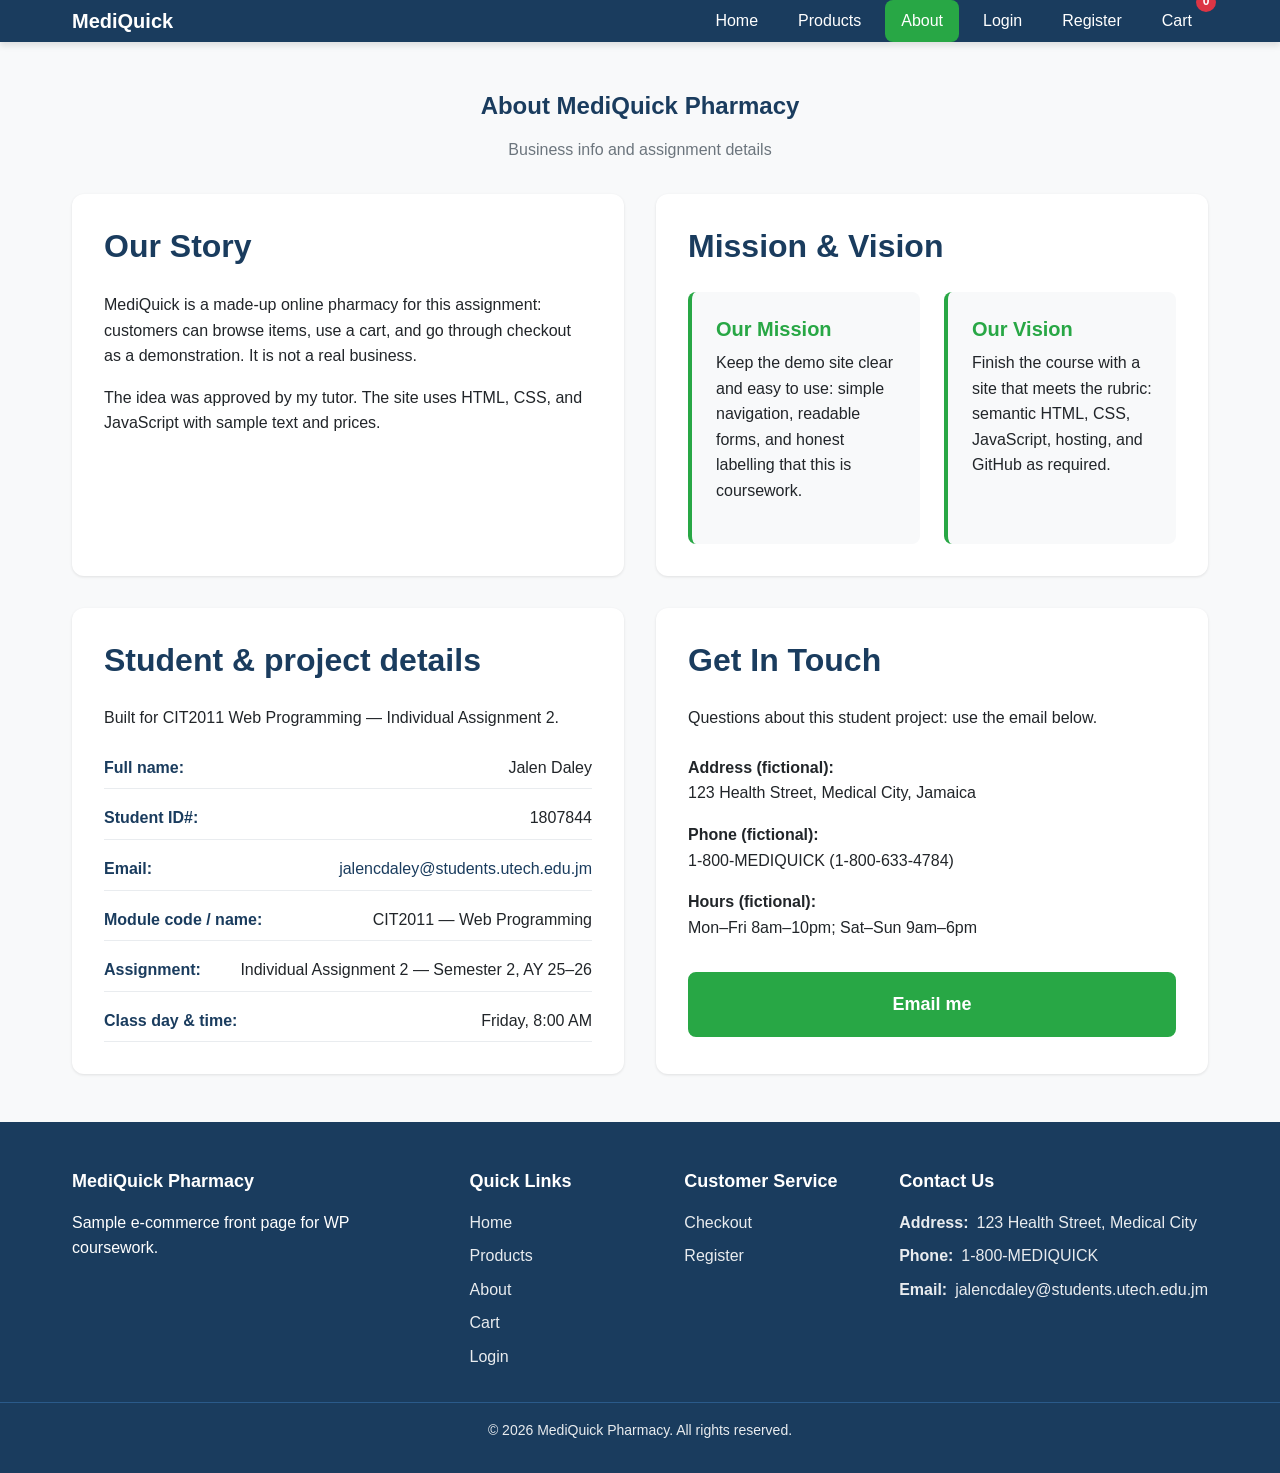
==== Codes/about.html @ d8a94339 "Intial Commit" ====
<!DOCTYPE html>
<html lang="en">
<head>
  <meta charset="UTF-8">
  <meta name="viewport" content="width=device-width, initial-scale=1.0">
  <meta name="description" content="About MediQuick — student project (UTech Web Programming).">
  <meta name="theme-color" content="#1a3c5e">
  <title>About Us - MediQuick Pharmacy</title>
  <link rel="stylesheet" href="../style.css">
  <script src="../js/main.js" defer></script>
</head>
<body>
  <header class="header">
    <div class="container header__container">
      <a href="index.html" class="header__logo" aria-label="MediQuick Pharmacy Home">
        <span>MediQuick</span>
      </a>
      
      <nav class="nav" aria-label="Main navigation">
        <a href="index.html" class="nav__link">Home</a>
        <a href="products.html" class="nav__link">Products</a>
        <a href="about.html" class="nav__link nav__link--active">About</a>
        <a href="login.html" class="nav__link">Login</a>
        <a href="register.html" class="nav__link">Register</a>
        <a href="cart.html" class="nav__link nav__cart" aria-label="Shopping cart">
          Cart
          <span class="nav__cart-badge" id="cart-count">0</span>
        </a>
      </nav>
    </div>
  </header>

  <main>
    <section class="about-section">
      <div class="container">
        <header class="section__header">
          <h1 class="section__title">About MediQuick Pharmacy</h1>
          <p class="section__subtitle">Business info and assignment details</p>
        </header>
        
        <div class="about-grid">
          
          <article class="about-card">
            <h2 class="about-card__title">
              Our Story
            </h2>
            <p>
              MediQuick is a made-up online pharmacy for this assignment: customers can browse items, 
              use a cart, and go through checkout as a demonstration. It is not a real business.
            </p>
            <p>
              The idea was approved by my tutor. The site uses HTML, CSS, and JavaScript with sample text and prices.
            </p>
          </article>
          
          <article class="about-card">
            <h2 class="about-card__title">
              Mission & Vision
            </h2>
            
            <div class="mission-vision">
              <div class="mission-vision__item">
                <h4>Our Mission</h4>
                <p>
                  Keep the demo site clear and easy to use: simple navigation, readable forms, and 
                  honest labelling that this is coursework.
                </p>
              </div>
              
              <div class="mission-vision__item">
                <h4>Our Vision</h4>
                <p>
                  Finish the course with a site that meets the rubric: semantic HTML, CSS, JavaScript,
                  hosting, and GitHub as required.
                </p>
              </div>
            </div>
          </article>
          
          <article class="about-card">
            <h2 class="about-card__title">
              Student &amp; project details
            </h2>
            
            <p>Built for CIT2011 Web Programming — Individual Assignment 2.</p>
            
            <div class="student-details">
              <div class="student-details__row">
                <span class="student-details__label">Full name:</span>
                <span>Jalen Daley</span>
              </div>
              
              <div class="student-details__row">
                <span class="student-details__label">Student ID#:</span>
                <span>1807844</span>
              </div>
              
              <div class="student-details__row">
                <span class="student-details__label">Email:</span>
                <span>
                  <a href="mailto:jalencdaley@students.utech.edu.jm">jalencdaley@students.utech.edu.jm</a>
                </span>
              </div>
              
              <div class="student-details__row">
                <span class="student-details__label">Module code / name:</span>
                <span>CIT2011 — Web Programming</span>
              </div>
              
              <div class="student-details__row">
                <span class="student-details__label">Assignment:</span>
                <span>Individual Assignment 2 — Semester 2, AY 25–26</span>
              </div>
              
              <div class="student-details__row">
                <span class="student-details__label">Class day &amp; time:</span>
                <span>Friday, 8:00 AM</span>
              </div>
            </div>
          </article>
          
          <article class="about-card">
            <h2 class="about-card__title">
              Get In Touch
            </h2>
            
            <p>Questions about this student project: use the email below.</p>
            
            <div class="about-card__contact-block">
              <p><strong>Address (fictional):</strong><br>123 Health Street, Medical City, Jamaica</p>
              <p><strong>Phone (fictional):</strong><br>1-800-MEDIQUICK (1-800-633-4784)</p>
              <p><strong>Hours (fictional):</strong><br>Mon–Fri 8am–10pm; Sat–Sun 9am–6pm</p>
            </div>
            
            <div class="about-card__cta">
              <a href="mailto:jalencdaley@students.utech.edu.jm" class="btn btn--primary btn--lg btn--block">
                Email me
              </a>
            </div>
          </article>
        </div>
      </div>
    </section>
  </main>

  <footer class="footer">
    <div class="container footer__container">
      <div class="footer__section">
        <h4>MediQuick Pharmacy</h4>
        <p>Sample e-commerce front page for WP coursework.</p>
      </div>
      
      <div class="footer__section">
        <h4>Quick Links</h4>
        <nav class="footer__links" aria-label="Footer navigation">
          <a href="index.html" class="footer__link">Home</a>
          <a href="products.html" class="footer__link">Products</a>
          <a href="about.html" class="footer__link">About</a>
          <a href="cart.html" class="footer__link">Cart</a>
          <a href="login.html" class="footer__link">Login</a>
        </nav>
      </div>
      
      <div class="footer__section">
        <h4>Customer Service</h4>
        <nav class="footer__links">
          <a href="checkout.html" class="footer__link">Checkout</a>
          <a href="register.html" class="footer__link">Register</a>
        </nav>
      </div>
      
      <div class="footer__section footer__contact">
        <h4>Contact Us</h4>
        <p><strong>Address:</strong> 123 Health Street, Medical City</p>
        <p><strong>Phone:</strong> 1-800-MEDIQUICK</p>
        <p><strong>Email:</strong> <a href="mailto:jalencdaley@students.utech.edu.jm" class="footer__link">jalencdaley@students.utech.edu.jm</a>
        </p>
      </div>
    </div>
    
    <div class="footer__bottom">
      <div class="container">
        <p>&copy; 2026 MediQuick Pharmacy. All rights reserved.</p>
      </div>
    </div>
  </footer>
</body>
</html>
---- style.css ----
/*
  CIT2011 Web Programming — Individual Assignment #2 (Sem 2 AY 25-26)
  External stylesheet (Basic Guidelines §1 — CSS Knowledge & Application)
  Selectors, layout (flex/grid), variables, theme, responsiveness, comments per rubric.
*/
:root {
  
  --color-primary: #1a3c5e;        
  --color-primary-dark: #142d47;   
  --color-primary-light: #2a5a8a; 
  
  
  --color-success: #28a745;        
  --color-success-dark: #1e7e34;   
  --color-success-light: #48c764; 
  
  
  --color-white: #ffffff;
  --color-off-white: #f8f9fa;
  --color-light-gray: #e9ecef;
  --color-medium-gray: #6c757d;
  --color-dark-gray: #343a40;
  --color-black: #212529;
  
  
  --color-error: #dc3545;
  --color-warning: #ffc107;
  --color-info: #17a2b8;
  
  
  --font-primary: 'Segoe UI', Tahoma, Geneva, Verdana, sans-serif;
  --font-heading: 'Segoe UI', Tahoma, Geneva, Verdana, sans-serif;
  
  
  --text-xs: 0.75rem;
  --text-sm: 0.875rem;
  --text-base: 1rem;
  --text-lg: 1.125rem;
  --text-xl: 1.25rem;
  --text-2xl: 1.5rem;
  --text-3xl: 2rem;
  --text-4xl: 2.5rem;
  
  
  --space-xs: 0.25rem;
  --space-sm: 0.5rem;
  --space-md: 1rem;
  --space-lg: 1.5rem;
  --space-xl: 2rem;
  --space-2xl: 3rem;
  --space-3xl: 4rem;
  
  
  --radius-sm: 4px;
  --radius-md: 8px;
  --radius-lg: 12px;
  --radius-full: 50%;
  
  
  --shadow-sm: 0 1px 3px rgba(0, 0, 0, 0.1);
  --shadow-md: 0 4px 6px rgba(0, 0, 0, 0.1);
  --shadow-lg: 0 10px 25px rgba(0, 0, 0, 0.15);
  --shadow-xl: 0 20px 40px rgba(0, 0, 0, 0.2);
  
  
  --transition-fast: 150ms ease;
  --transition-base: 250ms ease;
  --transition-slow: 350ms ease;
  
  
  --z-dropdown: 100;
  --z-sticky: 200;
  --z-modal: 300;
}

*,
*::before,
*::after {
  box-sizing: border-box;
  margin: 0;
  padding: 0;
}

html {
  font-size: 16px;
  scroll-behavior: smooth;
}

body {
  font-family: var(--font-primary);
  font-size: var(--text-base);
  line-height: 1.6;
  color: var(--color-black);
  background-color: var(--color-off-white);
  min-height: 100vh;
  display: flex;
  flex-direction: column;
}

main {
  flex: 1;
}

img {
  max-width: 100%;
  height: auto;
  display: block;
}

a {
  color: var(--color-primary);
  text-decoration: none;
  transition: color var(--transition-fast);
}

a:hover,
a:focus {
  color: var(--color-primary-light);
  text-decoration: underline;
}

ul,
ol {
  list-style: none;
}

h1, h2, h3, h4, h5, h6 {
  font-family: var(--font-heading);
  font-weight: 600;
  line-height: 1.3;
  color: var(--color-primary);
  margin-bottom: var(--space-md);
}

h1 { font-size: var(--text-4xl); }
h2 { font-size: var(--text-3xl); }
h3 { font-size: var(--text-2xl); }
h4 { font-size: var(--text-xl); }
h5 { font-size: var(--text-lg); }
h6 { font-size: var(--text-base); }

p {
  margin-bottom: var(--space-md);
}

.text-center { text-align: center; }
.text-muted { color: var(--color-medium-gray); }

.container {
  width: 100%;
  max-width: 1200px;
  margin: 0 auto;
  padding: 0 var(--space-md);
}

.section {
  padding: var(--space-2xl) 0;
}

.section--alt {
  background-color: var(--color-white);
}

.header {
  background-color: var(--color-primary);
  position: sticky;
  top: 0;
  z-index: var(--z-sticky);
  box-shadow: var(--shadow-md);
}

.header__container {
  display: flex;
  align-items: center;
  justify-content: space-between;
  padding: var(--space-md);
  flex-wrap: wrap;
  gap: var(--space-md);
}

.header__logo {
  display: flex;
  align-items: center;
  gap: var(--space-sm);
  color: var(--color-white);
  font-size: var(--text-xl);
  font-weight: 700;
  text-decoration: none;
  transition: opacity var(--transition-fast);
}

.header__logo:hover {
  opacity: 0.9;
  color: var(--color-white);
  text-decoration: none;
}

.header__logo-icon {
  font-size: var(--text-2xl);
}

.nav {
  display: flex;
  align-items: center;
  gap: var(--space-xs);
  flex-wrap: wrap;
}

.nav__link {
  color: var(--color-white);
  padding: var(--space-sm) var(--space-md);
  border-radius: var(--radius-md);
  font-weight: 500;
  transition: background-color var(--transition-fast);
  text-decoration: none;
}

.nav__link:hover,
.nav__link:focus {
  background-color: var(--color-primary-light);
  color: var(--color-white);
  text-decoration: none;
}

.nav__link--active {
  background-color: var(--color-success);
  color: var(--color-white);
}

.nav__link--active:hover {
  background-color: var(--color-success-dark);
}

.nav__cart {
  position: relative;
  display: flex;
  align-items: center;
  gap: var(--space-xs);
}

.nav__cart-badge {
  position: absolute;
  top: -8px;
  right: -8px;
  background-color: var(--color-error);
  color: var(--color-white);
  font-size: var(--text-xs);
  font-weight: 700;
  min-width: 20px;
  height: 20px;
  border-radius: var(--radius-full);
  display: flex;
  align-items: center;
  justify-content: center;
  padding: 0 var(--space-xs);
}

.footer {
  background-color: var(--color-primary);
  color: var(--color-white);
  padding: var(--space-2xl) 0 var(--space-md);
  margin-top: auto;
}

.footer__container {
  display: grid;
  grid-template-columns: 1fr;
  gap: var(--space-xl);
}

.footer__section h4 {
  color: var(--color-white);
  margin-bottom: var(--space-md);
  font-size: var(--text-lg);
}

.footer__links {
  display: flex;
  flex-direction: column;
  gap: var(--space-sm);
}

.footer__link {
  color: var(--color-light-gray);
  transition: color var(--transition-fast);
}

.footer__link:hover {
  color: var(--color-success-light);
}

.footer__contact p {
  display: flex;
  align-items: center;
  gap: var(--space-sm);
  margin-bottom: var(--space-sm);
  color: var(--color-light-gray);
}

.footer__bottom {
  border-top: 1px solid var(--color-primary-light);
  margin-top: var(--space-xl);
  padding-top: var(--space-md);
  text-align: center;
  color: var(--color-light-gray);
  font-size: var(--text-sm);
}

.btn {
  display: inline-flex;
  align-items: center;
  justify-content: center;
  gap: var(--space-sm);
  padding: var(--space-sm) var(--space-lg);
  font-size: var(--text-base);
  font-weight: 600;
  border: 2px solid transparent;
  border-radius: var(--radius-md);
  cursor: pointer;
  transition: all var(--transition-base);
  text-decoration: none;
  text-align: center;
}

.btn:hover {
  box-shadow: var(--shadow-md);
  text-decoration: none;
}

.btn:active {
  opacity: 0.95;
}

.btn--primary {
  background-color: var(--color-success);
  color: var(--color-white);
  border-color: var(--color-success);
}

.btn--primary:hover {
  background-color: var(--color-success-dark);
  border-color: var(--color-success-dark);
  color: var(--color-white);
}

.btn--secondary {
  background-color: var(--color-primary);
  color: var(--color-white);
  border-color: var(--color-primary);
}

.btn--secondary:hover {
  background-color: var(--color-primary-dark);
  border-color: var(--color-primary-dark);
  color: var(--color-white);
}

.btn--outline {
  background-color: transparent;
  color: var(--color-primary);
  border-color: var(--color-primary);
}

.btn--outline:hover {
  background-color: var(--color-primary);
  color: var(--color-white);
}

.btn--danger {
  background-color: var(--color-error);
  color: var(--color-white);
  border-color: var(--color-error);
}

.btn--danger:hover {
  background-color: #c82333;
  border-color: #c82333;
  color: var(--color-white);
}

.btn--lg {
  padding: var(--space-md) var(--space-xl);
  font-size: var(--text-lg);
}

.btn--sm {
  padding: var(--space-xs) var(--space-md);
  font-size: var(--text-sm);
}

.btn--block {
  width: 100%;
}

.form {
  background-color: var(--color-white);
  padding: var(--space-xl);
  border-radius: var(--radius-lg);
  box-shadow: var(--shadow-md);
}

.form__group {
  margin-bottom: var(--space-lg);
}

.form__label {
  display: block;
  margin-bottom: var(--space-sm);
  font-weight: 600;
  color: var(--color-dark-gray);
}

.form__label--required::after {
  content: " *";
  color: var(--color-error);
}

.form__input,
.form__select,
.form__textarea {
  width: 100%;
  padding: var(--space-sm) var(--space-md);
  font-size: var(--text-base);
  font-family: var(--font-primary);
  border: 2px solid var(--color-light-gray);
  border-radius: var(--radius-md);
  background-color: var(--color-white);
  transition: border-color var(--transition-fast), box-shadow var(--transition-fast);
}

.form__input:focus,
.form__select:focus,
.form__textarea:focus {
  outline: none;
  border-color: var(--color-primary);
  box-shadow: 0 0 0 3px rgba(26, 60, 94, 0.15);
}

.form__input::placeholder {
  color: var(--color-medium-gray);
}

.form__textarea {
  min-height: 120px;
  resize: vertical;
}

.form__checkbox-group,
.form__radio-group {
  display: flex;
  align-items: flex-start;
  gap: var(--space-sm);
  margin-bottom: var(--space-md);
}

.form__checkbox,
.form__radio {
  width: 18px;
  height: 18px;
  margin-top: 2px;
  accent-color: var(--color-primary);
}

.form__fieldset {
  border: 2px solid var(--color-light-gray);
  border-radius: var(--radius-md);
  padding: var(--space-lg);
  margin-bottom: var(--space-lg);
}

.form__legend {
  font-weight: 600;
  color: var(--color-primary);
  padding: 0 var(--space-sm);
  font-size: var(--text-lg);
}

.form__actions {
  display: flex;
  flex-wrap: wrap;
  gap: var(--space-md);
  margin-top: var(--space-lg);
}

.form__group--spaced {
  margin-top: var(--space-md);
}

.form__link {
  text-align: center;
  margin-top: var(--space-md);
}

.card {
  background-color: var(--color-white);
  border-radius: var(--radius-lg);
  box-shadow: var(--shadow-sm);
  overflow: hidden;
  transition: box-shadow var(--transition-base);
}

.card:hover {
  box-shadow: var(--shadow-lg);
}

.card__image {
  width: 100%;
  height: 200px;
  background-color: var(--color-light-gray);
  display: flex;
  align-items: center;
  justify-content: center;
  color: var(--color-medium-gray);
  font-size: var(--text-sm);
  overflow: hidden;
}

.card__image img {
  width: 100%;
  height: 100%;
  object-fit: cover;
  display: block;
}

.about-card__contact-block {
  margin-top: var(--space-lg);
}

.about-card__cta {
  margin-top: var(--space-xl);
}

.form-msg {
  color: var(--color-error);
  font-size: var(--text-sm);
  margin-bottom: var(--space-md);
}

.form-msg[hidden] {
  display: none;
}

.card__body {
  padding: var(--space-lg);
}

.card__title {
  font-size: var(--text-lg);
  margin-bottom: var(--space-sm);
  color: var(--color-primary);
}

.card__price {
  font-size: var(--text-xl);
  font-weight: 700;
  color: var(--color-success);
  margin-bottom: var(--space-md);
}

.card__description {
  color: var(--color-medium-gray);
  font-size: var(--text-sm);
  margin-bottom: var(--space-md);
}

.hero {
  background: linear-gradient(135deg, var(--color-primary) 0%, var(--color-primary-dark) 100%);
  color: var(--color-white);
  padding: var(--space-3xl) 0;
  text-align: center;
}

.hero__title {
  font-size: var(--text-3xl);
  color: var(--color-white);
  margin-bottom: var(--space-md);
}

.hero__subtitle {
  font-size: var(--text-lg);
  color: var(--color-light-gray);
  margin-bottom: var(--space-xl);
  max-width: 600px;
  margin-left: auto;
  margin-right: auto;
}

.features {
  display: grid;
  grid-template-columns: 1fr;
  gap: var(--space-lg);
  padding: var(--space-2xl) 0;
}

.feature {
  text-align: center;
  padding: var(--space-xl);
  background-color: var(--color-white);
  border-radius: var(--radius-lg);
  box-shadow: var(--shadow-sm);
  transition: box-shadow var(--transition-base);
}

.feature:hover {
  box-shadow: var(--shadow-md);
}

.feature__icon {
  font-size: var(--text-2xl);
  font-weight: 700;
  margin-bottom: var(--space-md);
  color: var(--color-primary);
}

.feature__title {
  font-size: var(--text-lg);
  margin-bottom: var(--space-sm);
}

.feature__text {
  color: var(--color-medium-gray);
  font-size: var(--text-sm);
  margin-bottom: 0;
}

.products-grid {
  display: grid;
  grid-template-columns: 1fr;
  gap: var(--space-lg);
}

.section__header {
  text-align: center;
  margin-bottom: var(--space-xl);
}

.section__title {
  font-size: var(--text-2xl);
}

.section__subtitle {
  color: var(--color-medium-gray);
  max-width: 600px;
  margin: 0 auto;
}

.auth-page {
  display: flex;
  align-items: center;
  justify-content: center;
  min-height: calc(100vh - 200px);
  padding: var(--space-xl);
}

.auth-card--wide {
  max-width: 550px;
}

.checkout-form--plain {
  box-shadow: none;
  padding: 0;
}

.cart-summary--minimal {
  margin-top: var(--space-lg);
  box-shadow: none;
  padding: var(--space-md) 0;
}

.auth-card {
  width: 100%;
  max-width: 450px;
}

.auth-card__header {
  text-align: center;
  margin-bottom: var(--space-xl);
}

.auth-card__title {
  margin-bottom: var(--space-sm);
}

.auth-card__subtitle {
  color: var(--color-medium-gray);
}

.cart-section {
  padding: var(--space-2xl) 0;
}

.cart-table {
  width: 100%;
  background-color: var(--color-white);
  border-radius: var(--radius-lg);
  box-shadow: var(--shadow-sm);
  overflow: hidden;
  margin-bottom: var(--space-xl);
}

.cart-table__wrapper {
  overflow-x: auto;
}

.cart-table table {
  width: 100%;
  border-collapse: collapse;
  min-width: 700px;
}

.cart-table th,
.cart-table td {
  padding: var(--space-md);
  text-align: left;
  border-bottom: 1px solid var(--color-light-gray);
}

.cart-table th {
  background-color: var(--color-primary);
  color: var(--color-white);
  font-weight: 600;
}

.cart-table tr:hover {
  background-color: var(--color-off-white);
}

.cart-table__qty-input {
  width: 70px;
  padding: var(--space-xs) var(--space-sm);
  border: 2px solid var(--color-light-gray);
  border-radius: var(--radius-sm);
  text-align: center;
}

.cart-summary {
  background-color: var(--color-white);
  padding: var(--space-xl);
  border-radius: var(--radius-lg);
  box-shadow: var(--shadow-sm);
}

.cart-summary__title {
  margin-bottom: var(--space-lg);
  padding-bottom: var(--space-md);
  border-bottom: 2px solid var(--color-light-gray);
}

.cart-summary__row {
  display: flex;
  justify-content: space-between;
  padding: var(--space-sm) 0;
}

.cart-summary__row--total {
  font-size: var(--text-xl);
  font-weight: 700;
  color: var(--color-primary);
  border-top: 2px solid var(--color-primary);
  padding-top: var(--space-md);
  margin-top: var(--space-md);
}

.cart-actions {
  display: flex;
  flex-wrap: wrap;
  gap: var(--space-md);
  margin-top: var(--space-xl);
}

.checkout-section {
  padding: var(--space-2xl) 0;
}

.checkout-grid {
  display: grid;
  grid-template-columns: 1fr;
  gap: var(--space-xl);
}

.checkout-panel {
  background-color: var(--color-white);
  padding: var(--space-xl);
  border-radius: var(--radius-lg);
  box-shadow: var(--shadow-sm);
}

.checkout-panel__title {
  margin-bottom: var(--space-lg);
  padding-bottom: var(--space-md);
  border-bottom: 2px solid var(--color-light-gray);
}

.order-item {
  display: flex;
  justify-content: space-between;
  padding: var(--space-sm) 0;
  border-bottom: 1px solid var(--color-light-gray);
}

.order-item:last-of-type {
  border-bottom: none;
}

.invoice-section {
  padding: var(--space-2xl) 0;
}

.invoice {
  background-color: var(--color-white);
  padding: var(--space-xl);
  border-radius: var(--radius-lg);
  box-shadow: var(--shadow-md);
  max-width: 800px;
  margin: 0 auto;
}

.invoice__header {
  display: flex;
  flex-direction: column;
  gap: var(--space-lg);
  padding-bottom: var(--space-lg);
  border-bottom: 2px solid var(--color-primary);
  margin-bottom: var(--space-lg);
}

.invoice__logo {
  font-size: var(--text-2xl);
  font-weight: 700;
  color: var(--color-primary);
}

.invoice__meta {
  color: var(--color-medium-gray);
}

.invoice__meta p {
  margin-bottom: var(--space-xs);
}

.invoice__customer {
  margin-bottom: var(--space-xl);
}

.invoice__table {
  width: 100%;
  border-collapse: collapse;
  margin-bottom: var(--space-xl);
}

.invoice__table th,
.invoice__table td {
  padding: var(--space-md);
  text-align: left;
  border-bottom: 1px solid var(--color-light-gray);
}

.invoice__table th {
  background-color: var(--color-off-white);
  font-weight: 600;
  color: var(--color-primary);
}

.invoice__totals {
  display: flex;
  flex-direction: column;
  align-items: flex-end;
  margin-bottom: var(--space-xl);
}

.invoice__totals-row {
  display: flex;
  justify-content: space-between;
  width: 100%;
  max-width: 300px;
  padding: var(--space-sm) 0;
}

.invoice__totals-row--grand {
  font-size: var(--text-xl);
  font-weight: 700;
  color: var(--color-primary);
  border-top: 2px solid var(--color-primary);
  padding-top: var(--space-md);
}

.invoice__footer {
  text-align: center;
  padding-top: var(--space-lg);
  border-top: 1px solid var(--color-light-gray);
  color: var(--color-medium-gray);
  font-size: var(--text-sm);
}

.invoice__actions {
  margin-top: var(--space-xl);
  text-align: center;
}

@media print {
  .header,
  .footer,
  .invoice__actions {
    display: none;
  }
  
  .invoice {
    box-shadow: none;
    padding: 0;
  }
  
  body {
    background-color: var(--color-white);
  }
}

.about-section {
  padding: var(--space-2xl) 0;
}

.about-grid {
  display: grid;
  grid-template-columns: 1fr;
  gap: var(--space-xl);
}

.about-card {
  background-color: var(--color-white);
  padding: var(--space-xl);
  border-radius: var(--radius-lg);
  box-shadow: var(--shadow-sm);
}

.about-card__title {
  display: flex;
  align-items: center;
  gap: var(--space-sm);
  margin-bottom: var(--space-lg);
}

.about-card__icon {
  font-size: var(--text-2xl);
}

.mission-vision {
  display: grid;
  grid-template-columns: 1fr;
  gap: var(--space-lg);
  margin-top: var(--space-lg);
}

.mission-vision__item {
  padding: var(--space-lg);
  background-color: var(--color-off-white);
  border-radius: var(--radius-md);
  border-left: 4px solid var(--color-success);
}

.mission-vision__item h4 {
  color: var(--color-success);
  margin-bottom: var(--space-sm);
}

.student-details {
  display: grid;
  grid-template-columns: 1fr;
  gap: var(--space-sm);
}

.student-details__row {
  display: flex;
  flex-direction: column;
  padding: var(--space-sm) 0;
  border-bottom: 1px solid var(--color-light-gray);
}

.student-details__label {
  font-weight: 600;
  color: var(--color-primary);
  margin-bottom: var(--space-xs);
}

@media (min-width: 768px) {
  
  h1 { font-size: calc(var(--text-4xl) * 1.2); }
  
  
  .hero {
    padding: var(--space-3xl) 0;
  }
  
  .hero__title {
    font-size: var(--text-4xl);
  }
  
  
  .features {
    grid-template-columns: repeat(3, 1fr);
  }
  
  
  .products-grid {
    grid-template-columns: repeat(2, 1fr);
  }
  
  
  .footer__container {
    grid-template-columns: repeat(2, 1fr);
  }
  
  
  .checkout-grid {
    grid-template-columns: 1fr 1fr;
  }
  
  
  .invoice__header {
    flex-direction: row;
    justify-content: space-between;
    align-items: flex-start;
  }
  
  .invoice__meta {
    text-align: right;
  }
  
  
  .about-grid {
    grid-template-columns: repeat(2, 1fr);
  }
  
  
  .mission-vision {
    grid-template-columns: repeat(2, 1fr);
  }
  
  
  .student-details__row {
    flex-direction: row;
    justify-content: space-between;
    align-items: center;
  }
  
  .student-details__label {
    margin-bottom: 0;
  }
}

@media (min-width: 1024px) {
  
  .products-grid {
    grid-template-columns: repeat(3, 1fr);
  }
  
  
  .footer__container {
    grid-template-columns: 2fr 1fr 1fr 1.5fr;
  }
  
  
  .nav {
    gap: var(--space-sm);
  }
  
  
  .hero__title {
    font-size: calc(var(--text-4xl) * 1.3);
  }
  
  .hero__subtitle {
    font-size: var(--text-xl);
  }
}

@media (min-width: 1280px) {
  .container {
    padding: 0 var(--space-xl);
  }
}

.sr-only {
  position: absolute;
  width: 1px;
  height: 1px;
  padding: 0;
  margin: -1px;
  overflow: hidden;
  clip: rect(0, 0, 0, 0);
  white-space: nowrap;
  border: 0;
}

.flex {
  display: flex;
}

.flex-wrap {
  flex-wrap: wrap;
}

.items-center {
  align-items: center;
}

.justify-between {
  justify-content: space-between;
}

.justify-center {
  justify-content: center;
}

.gap-sm {
  gap: var(--space-sm);
}

.gap-md {
  gap: var(--space-md);
}

.gap-lg {
  gap: var(--space-lg);
}

.mt-md {
  margin-top: var(--space-md);
}

.mt-lg {
  margin-top: var(--space-lg);
}

.mb-md {
  margin-bottom: var(--space-md);
}

.mb-lg {
  margin-bottom: var(--space-lg);
}

.visually-hidden {
  position: absolute;
  width: 1px;
  height: 1px;
  padding: 0;
  margin: -1px;
  overflow: hidden;
  clip: rect(0, 0, 0, 0);
  white-space: nowrap;
  border: 0;
}
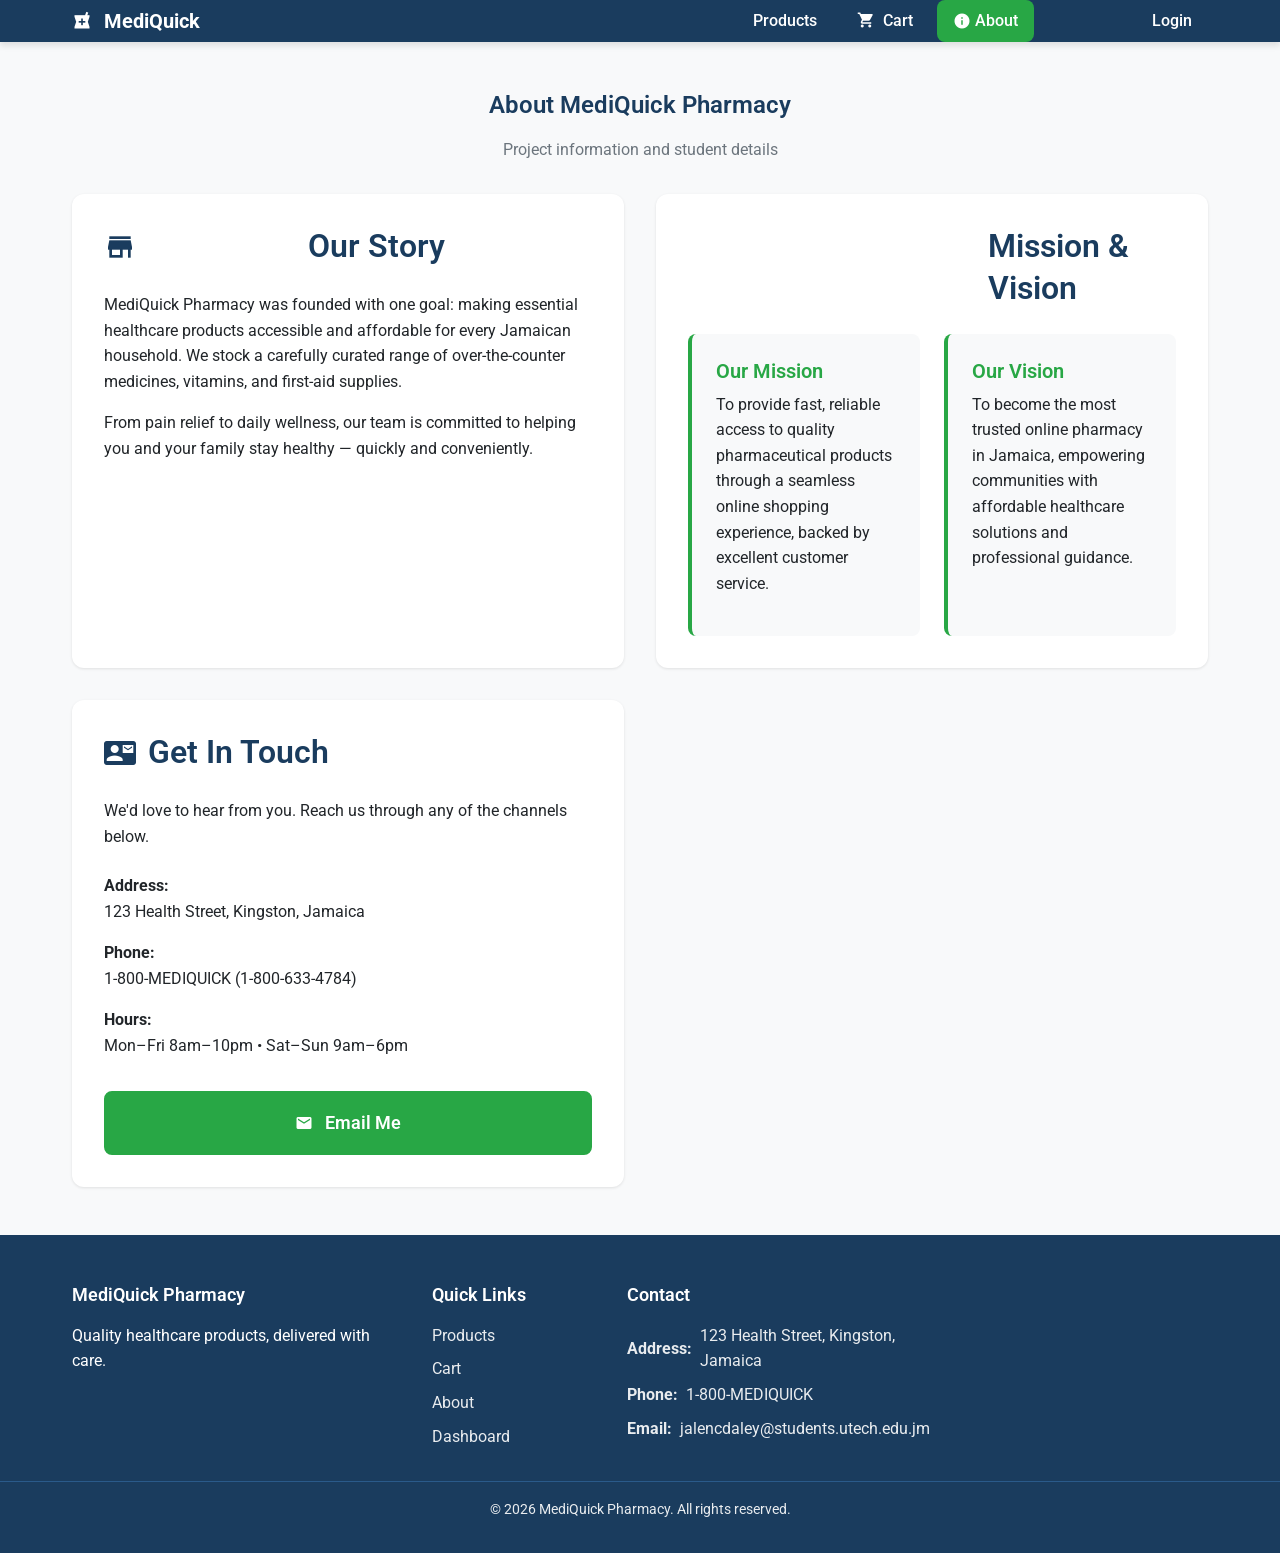
==== commit 55f5d2b3: "Intial Commit" ====
--- a/Codes/about.html
+++ b/Codes/about.html
@@ -1,11 +1,15 @@
 <!DOCTYPE html>
+
 <html lang="en">
 <head>
   <meta charset="UTF-8">
   <meta name="viewport" content="width=device-width, initial-scale=1.0">
-  <meta name="description" content="About MediQuick — student project (UTech Web Programming).">
+  <meta name="description" content="About MediQuick — CIT2011 Group Project (UTech Web Programming).">
   <meta name="theme-color" content="#1a3c5e">
-  <title>About Us - MediQuick Pharmacy</title>
+  <title>About — MediQuick Pharmacy</title>
+  <link rel="preconnect" href="https://fonts.googleapis.com">
+  <link href="https://fonts.googleapis.com/css2?family=Roboto:wght@400;500;700&display=swap" rel="stylesheet">
+  <link href="https://fonts.googleapis.com/icon?family=Material+Icons" rel="stylesheet">
   <link rel="stylesheet" href="../style.css">
   <script src="../js/main.js" defer></script>
 </head>
@@ -13,18 +17,28 @@
   <header class="header">
     <div class="container header__container">
       <a href="index.html" class="header__logo" aria-label="MediQuick Pharmacy Home">
+        <span class="material-icons header__logo-icon" aria-hidden="true">local_pharmacy</span>
         <span>MediQuick</span>
       </a>
-      
       <nav class="nav" aria-label="Main navigation">
-        <a href="index.html" class="nav__link">Home</a>
-        <a href="products.html" class="nav__link">Products</a>
-        <a href="about.html" class="nav__link nav__link--active">About</a>
-        <a href="login.html" class="nav__link">Login</a>
-        <a href="register.html" class="nav__link">Register</a>
+        <a href="products.html" class="nav__link">
+          <span class="material-icons" aria-hidden="true">medication</span>Products
+        </a>
         <a href="cart.html" class="nav__link nav__cart" aria-label="Shopping cart">
-          Cart
+          <span class="material-icons" aria-hidden="true">shopping_cart</span>Cart
           <span class="nav__cart-badge" id="cart-count">0</span>
+        </a>
+        <a href="about.html" class="nav__link nav__link--active">
+          <span class="material-icons" aria-hidden="true">info</span>About
+        </a>
+        <a href="dashboard.html" class="nav__link" id="nav-dashboard" style="display:none;">
+          <span class="material-icons" aria-hidden="true">dashboard</span>Dashboard
+        </a>
+        <a href="index.html" class="nav__link" id="nav-logout" style="display:none;">
+          <span class="material-icons" aria-hidden="true">logout</span>Logout
+        </a>
+        <a href="index.html" class="nav__link" id="nav-login">
+          <span class="material-icons" aria-hidden="true">login</span>Login
         </a>
       </nav>
     </div>
@@ -35,109 +49,68 @@
       <div class="container">
         <header class="section__header">
           <h1 class="section__title">About MediQuick Pharmacy</h1>
-          <p class="section__subtitle">Business info and assignment details</p>
+          <p class="section__subtitle">Project information and student details</p>
         </header>
-        
+
         <div class="about-grid">
-          
+
           <article class="about-card">
             <h2 class="about-card__title">
+              <span class="material-icons about-card__icon" aria-hidden="true">storefront</span>
               Our Story
             </h2>
             <p>
-              MediQuick is a made-up online pharmacy for this assignment: customers can browse items, 
-              use a cart, and go through checkout as a demonstration. It is not a real business.
+              MediQuick Pharmacy was founded with one goal: making essential healthcare products
+              accessible and affordable for every Jamaican household. We stock a carefully
+              curated range of over-the-counter medicines, vitamins, and first-aid supplies.
             </p>
             <p>
-              The idea was approved by my tutor. The site uses HTML, CSS, and JavaScript with sample text and prices.
+              From pain relief to daily wellness, our team is committed to helping you and your
+              family stay healthy — quickly and conveniently.
             </p>
           </article>
-          
+
           <article class="about-card">
             <h2 class="about-card__title">
-              Mission & Vision
+              <span class="material-icons about-card__icon" aria-hidden="true">lightbulb</span>
+              Mission &amp; Vision
             </h2>
-            
             <div class="mission-vision">
               <div class="mission-vision__item">
                 <h4>Our Mission</h4>
                 <p>
-                  Keep the demo site clear and easy to use: simple navigation, readable forms, and 
-                  honest labelling that this is coursework.
+                  To provide fast, reliable access to quality pharmaceutical products through
+                  a seamless online shopping experience, backed by excellent customer service.
                 </p>
               </div>
-              
               <div class="mission-vision__item">
                 <h4>Our Vision</h4>
                 <p>
-                  Finish the course with a site that meets the rubric: semantic HTML, CSS, JavaScript,
-                  hosting, and GitHub as required.
+                  To become the most trusted online pharmacy in Jamaica, empowering communities
+                  with affordable healthcare solutions and professional guidance.
                 </p>
               </div>
             </div>
           </article>
-          
+
           <article class="about-card">
             <h2 class="about-card__title">
-              Student &amp; project details
-            </h2>
-            
-            <p>Built for CIT2011 Web Programming — Individual Assignment 2.</p>
-            
-            <div class="student-details">
-              <div class="student-details__row">
-                <span class="student-details__label">Full name:</span>
-                <span>Jalen Daley</span>
-              </div>
-              
-              <div class="student-details__row">
-                <span class="student-details__label">Student ID#:</span>
-                <span>1807844</span>
-              </div>
-              
-              <div class="student-details__row">
-                <span class="student-details__label">Email:</span>
-                <span>
-                  <a href="mailto:jalencdaley@students.utech.edu.jm">jalencdaley@students.utech.edu.jm</a>
-                </span>
-              </div>
-              
-              <div class="student-details__row">
-                <span class="student-details__label">Module code / name:</span>
-                <span>CIT2011 — Web Programming</span>
-              </div>
-              
-              <div class="student-details__row">
-                <span class="student-details__label">Assignment:</span>
-                <span>Individual Assignment 2 — Semester 2, AY 25–26</span>
-              </div>
-              
-              <div class="student-details__row">
-                <span class="student-details__label">Class day &amp; time:</span>
-                <span>Friday, 8:00 AM</span>
-              </div>
-            </div>
-          </article>
-          
-          <article class="about-card">
-            <h2 class="about-card__title">
+              <span class="material-icons about-card__icon" aria-hidden="true">contact_mail</span>
               Get In Touch
             </h2>
-            
-            <p>Questions about this student project: use the email below.</p>
-            
+            <p>We'd love to hear from you. Reach us through any of the channels below.</p>
             <div class="about-card__contact-block">
-              <p><strong>Address (fictional):</strong><br>123 Health Street, Medical City, Jamaica</p>
-              <p><strong>Phone (fictional):</strong><br>1-800-MEDIQUICK (1-800-633-4784)</p>
-              <p><strong>Hours (fictional):</strong><br>Mon–Fri 8am–10pm; Sat–Sun 9am–6pm</p>
+              <p><strong>Address:</strong><br>123 Health Street, Kingston, Jamaica</p>
+              <p><strong>Phone:</strong><br>1-800-MEDIQUICK (1-800-633-4784)</p>
+              <p><strong>Hours:</strong><br>Mon–Fri 8am–10pm &bull; Sat–Sun 9am–6pm</p>
             </div>
-            
             <div class="about-card__cta">
               <a href="mailto:jalencdaley@students.utech.edu.jm" class="btn btn--primary btn--lg btn--block">
-                Email me
+                <span class="material-icons" aria-hidden="true">email</span>Email Me
               </a>
             </div>
           </article>
+
         </div>
       </div>
     </section>
@@ -147,37 +120,24 @@
     <div class="container footer__container">
       <div class="footer__section">
         <h4>MediQuick Pharmacy</h4>
-        <p>Sample e-commerce front page for WP coursework.</p>
+        <p>Quality healthcare products, delivered with care.</p>
       </div>
-      
       <div class="footer__section">
         <h4>Quick Links</h4>
         <nav class="footer__links" aria-label="Footer navigation">
-          <a href="index.html" class="footer__link">Home</a>
           <a href="products.html" class="footer__link">Products</a>
+          <a href="cart.html" class="footer__link">Cart</a>
           <a href="about.html" class="footer__link">About</a>
-          <a href="cart.html" class="footer__link">Cart</a>
-          <a href="login.html" class="footer__link">Login</a>
+          <a href="dashboard.html" class="footer__link">Dashboard</a>
         </nav>
       </div>
-      
-      <div class="footer__section">
-        <h4>Customer Service</h4>
-        <nav class="footer__links">
-          <a href="checkout.html" class="footer__link">Checkout</a>
-          <a href="register.html" class="footer__link">Register</a>
-        </nav>
-      </div>
-      
       <div class="footer__section footer__contact">
-        <h4>Contact Us</h4>
-        <p><strong>Address:</strong> 123 Health Street, Medical City</p>
+        <h4>Contact</h4>
+        <p><strong>Address:</strong> 123 Health Street, Kingston, Jamaica</p>
         <p><strong>Phone:</strong> 1-800-MEDIQUICK</p>
-        <p><strong>Email:</strong> <a href="mailto:jalencdaley@students.utech.edu.jm" class="footer__link">jalencdaley@students.utech.edu.jm</a>
-        </p>
+        <p><strong>Email:</strong> <a href="mailto:jalencdaley@students.utech.edu.jm" class="footer__link">jalencdaley@students.utech.edu.jm</a></p>
       </div>
     </div>
-    
     <div class="footer__bottom">
       <div class="container">
         <p>&copy; 2026 MediQuick Pharmacy. All rights reserved.</p>
--- a/style.css
+++ b/style.css
@@ -1,8 +1,4 @@
-/*
-  CIT2011 Web Programming — Individual Assignment #2 (Sem 2 AY 25-26)
-  External stylesheet (Basic Guidelines §1 — CSS Knowledge & Application)
-  Selectors, layout (flex/grid), variables, theme, responsiveness, comments per rubric.
-*/
+
 :root {
   
   --color-primary: #1a3c5e;        
@@ -28,8 +24,8 @@
   --color-info: #17a2b8;
   
   
-  --font-primary: 'Segoe UI', Tahoma, Geneva, Verdana, sans-serif;
-  --font-heading: 'Segoe UI', Tahoma, Geneva, Verdana, sans-serif;
+  --font-primary: 'Roboto', 'Segoe UI', Tahoma, Geneva, Verdana, sans-serif;
+  --font-heading: 'Roboto', 'Segoe UI', Tahoma, Geneva, Verdana, sans-serif;
   
   
   --text-xs: 0.75rem;
@@ -204,6 +200,7 @@
   align-items: center;
   gap: var(--space-xs);
   flex-wrap: wrap;
+  overflow: visible;
 }
 
 .nav__link {
@@ -239,9 +236,10 @@
 }
 
 .nav__cart-badge {
-  position: absolute;
-  top: -8px;
-  right: -8px;
+  position: relative;
+  display: inline-flex;
+  align-items: center;
+  justify-content: center;
   background-color: var(--color-error);
   color: var(--color-white);
   font-size: var(--text-xs);
@@ -249,10 +247,9 @@
   min-width: 20px;
   height: 20px;
   border-radius: var(--radius-full);
-  display: flex;
-  align-items: center;
-  justify-content: center;
   padding: 0 var(--space-xs);
+  margin-left: var(--space-xs);
+  vertical-align: middle;
 }
 
 .footer {
@@ -515,13 +512,6 @@
   overflow: hidden;
 }
 
-.card__image img {
-  width: 100%;
-  height: 100%;
-  object-fit: cover;
-  display: block;
-}
-
 .about-card__contact-block {
   margin-top: var(--space-lg);
 }
@@ -561,66 +551,6 @@
   color: var(--color-medium-gray);
   font-size: var(--text-sm);
   margin-bottom: var(--space-md);
-}
-
-.hero {
-  background: linear-gradient(135deg, var(--color-primary) 0%, var(--color-primary-dark) 100%);
-  color: var(--color-white);
-  padding: var(--space-3xl) 0;
-  text-align: center;
-}
-
-.hero__title {
-  font-size: var(--text-3xl);
-  color: var(--color-white);
-  margin-bottom: var(--space-md);
-}
-
-.hero__subtitle {
-  font-size: var(--text-lg);
-  color: var(--color-light-gray);
-  margin-bottom: var(--space-xl);
-  max-width: 600px;
-  margin-left: auto;
-  margin-right: auto;
-}
-
-.features {
-  display: grid;
-  grid-template-columns: 1fr;
-  gap: var(--space-lg);
-  padding: var(--space-2xl) 0;
-}
-
-.feature {
-  text-align: center;
-  padding: var(--space-xl);
-  background-color: var(--color-white);
-  border-radius: var(--radius-lg);
-  box-shadow: var(--shadow-sm);
-  transition: box-shadow var(--transition-base);
-}
-
-.feature:hover {
-  box-shadow: var(--shadow-md);
-}
-
-.feature__icon {
-  font-size: var(--text-2xl);
-  font-weight: 700;
-  margin-bottom: var(--space-md);
-  color: var(--color-primary);
-}
-
-.feature__title {
-  font-size: var(--text-lg);
-  margin-bottom: var(--space-sm);
-}
-
-.feature__text {
-  color: var(--color-medium-gray);
-  font-size: var(--text-sm);
-  margin-bottom: 0;
 }
 
 .products-grid {
@@ -961,42 +891,9 @@
   margin-bottom: var(--space-sm);
 }
 
-.student-details {
-  display: grid;
-  grid-template-columns: 1fr;
-  gap: var(--space-sm);
-}
-
-.student-details__row {
-  display: flex;
-  flex-direction: column;
-  padding: var(--space-sm) 0;
-  border-bottom: 1px solid var(--color-light-gray);
-}
-
-.student-details__label {
-  font-weight: 600;
-  color: var(--color-primary);
-  margin-bottom: var(--space-xs);
-}
-
 @media (min-width: 768px) {
   
   h1 { font-size: calc(var(--text-4xl) * 1.2); }
-  
-  
-  .hero {
-    padding: var(--space-3xl) 0;
-  }
-  
-  .hero__title {
-    font-size: var(--text-4xl);
-  }
-  
-  
-  .features {
-    grid-template-columns: repeat(3, 1fr);
-  }
   
   
   .products-grid {
@@ -1033,17 +930,6 @@
   .mission-vision {
     grid-template-columns: repeat(2, 1fr);
   }
-  
-  
-  .student-details__row {
-    flex-direction: row;
-    justify-content: space-between;
-    align-items: center;
-  }
-  
-  .student-details__label {
-    margin-bottom: 0;
-  }
 }
 
 @media (min-width: 1024px) {
@@ -1060,15 +946,6 @@
   
   .nav {
     gap: var(--space-sm);
-  }
-  
-  
-  .hero__title {
-    font-size: calc(var(--text-4xl) * 1.3);
-  }
-  
-  .hero__subtitle {
-    font-size: var(--text-xl);
   }
 }
 
@@ -1078,74 +955,237 @@
   }
 }
 
-.sr-only {
-  position: absolute;
-  width: 1px;
-  height: 1px;
-  padding: 0;
-  margin: -1px;
+/* ── Material Icons baseline alignment ─────────────────────────── */
+.material-icons {
+  font-size: inherit;
+  vertical-align: middle;
+  line-height: 1;
+  margin-right: var(--space-xs);
+}
+
+/* ── Nav icon + text pair ───────────────────────────────────────── */
+.nav__link .material-icons {
+  font-size: 1.1rem;
+}
+
+/* ── Dashboard ──────────────────────────────────────────────────── */
+.dashboard-section {
+  padding: var(--space-2xl) 0;
+}
+
+.dashboard-grid {
+  display: grid;
+  grid-template-columns: 1fr;
+  gap: var(--space-xl);
+}
+
+.dashboard-panel {
+  background-color: var(--color-white);
+  padding: var(--space-xl);
+  border-radius: var(--radius-lg);
+  box-shadow: var(--shadow-sm);
+}
+
+.dashboard-panel__title {
+  margin-bottom: var(--space-lg);
+  padding-bottom: var(--space-md);
+  border-bottom: 2px solid var(--color-light-gray);
+}
+
+/* ── Frequency bar chart ────────────────────────────────────────── */
+.chart {
+  margin-top: var(--space-lg);
+}
+
+.chart__row {
+  display: flex;
+  align-items: center;
+  gap: var(--space-md);
+  margin-bottom: var(--space-md);
+}
+
+.chart__label {
+  min-width: 90px;
+  font-weight: 600;
+  color: var(--color-primary);
+  font-size: var(--text-sm);
+}
+
+.chart__bar-wrap {
+  flex: 1;
+  display: flex;
+  align-items: center;
+  gap: var(--space-sm);
+}
+
+/* Prevent global img { height: auto } from stretching bar images */
+.chart__bar-wrap img {
+  height: 20px !important;
+  max-width: none;
+  display: inline-block;
+}
+
+.chart__bar {
+  height: 20px;
+  background-color: var(--color-success);
+  border-radius: var(--radius-sm);
+  display: inline-block;
+  min-width: 4px;
+}
+
+.chart__count {
+  font-size: var(--text-sm);
+  color: var(--color-medium-gray);
+  white-space: nowrap;
+}
+
+/* ── Invoice search / dashboard table ──────────────────────────── */
+.search-bar {
+  display: flex;
+  gap: var(--space-md);
+  margin-bottom: var(--space-lg);
+  flex-wrap: wrap;
+}
+
+.search-bar__input {
+  flex: 1;
+  min-width: 200px;
+  padding: var(--space-sm) var(--space-md);
+  font-size: var(--text-base);
+  border: 2px solid var(--color-light-gray);
+  border-radius: var(--radius-md);
+}
+
+.search-bar__input:focus {
+  outline: none;
+  border-color: var(--color-primary);
+}
+
+.data-table {
+  width: 100%;
+  border-collapse: collapse;
+  background-color: var(--color-white);
+  border-radius: var(--radius-lg);
   overflow: hidden;
-  clip: rect(0, 0, 0, 0);
-  white-space: nowrap;
-  border: 0;
-}
-
-.flex {
-  display: flex;
-}
-
-.flex-wrap {
+  box-shadow: var(--shadow-sm);
+}
+
+.data-table th,
+.data-table td {
+  padding: var(--space-md);
+  text-align: left;
+  border-bottom: 1px solid var(--color-light-gray);
+  font-size: var(--text-sm);
+}
+
+.data-table th {
+  background-color: var(--color-primary);
+  color: var(--color-white);
+  font-weight: 600;
+}
+
+.data-table tr:hover td {
+  background-color: var(--color-off-white);
+}
+
+.data-table__empty {
+  text-align: center;
+  color: var(--color-medium-gray);
+  padding: var(--space-xl);
+}
+
+/* ── Locked / error page ────────────────────────────────────────── */
+.locked-page {
+  display: flex;
+  align-items: center;
+  justify-content: center;
+  min-height: calc(100vh - 200px);
+  padding: var(--space-xl);
+  text-align: center;
+}
+
+.locked-card {
+  background-color: var(--color-white);
+  padding: var(--space-3xl) var(--space-xl);
+  border-radius: var(--radius-lg);
+  box-shadow: var(--shadow-lg);
+  max-width: 480px;
+  width: 100%;
+}
+
+.locked-card__icon {
+  font-size: 4rem;
+  color: var(--color-error);
+  margin-bottom: var(--space-lg);
+}
+
+.locked-card__title {
+  color: var(--color-error);
+  margin-bottom: var(--space-md);
+}
+
+/* ── Product search bar ─────────────────────────────────────────── */
+.products-filter {
+  display: flex;
+  gap: var(--space-md);
+  margin-bottom: var(--space-xl);
   flex-wrap: wrap;
-}
-
-.items-center {
-  align-items: center;
-}
-
-.justify-between {
-  justify-content: space-between;
-}
-
-.justify-center {
-  justify-content: center;
-}
-
-.gap-sm {
-  gap: var(--space-sm);
-}
-
-.gap-md {
-  gap: var(--space-md);
-}
-
-.gap-lg {
-  gap: var(--space-lg);
-}
-
-.mt-md {
-  margin-top: var(--space-md);
-}
-
-.mt-lg {
-  margin-top: var(--space-lg);
-}
-
-.mb-md {
+  align-items: center;
+}
+
+.products-filter__input {
+  flex: 1;
+  min-width: 200px;
+  padding: var(--space-sm) var(--space-md);
+  font-size: var(--text-base);
+  border: 2px solid var(--color-light-gray);
+  border-radius: var(--radius-md);
+}
+
+.products-filter__input:focus {
+  outline: none;
+  border-color: var(--color-primary);
+}
+
+/* ── Empty-state message ────────────────────────────────────────── */
+.empty-state {
+  text-align: center;
+  padding: var(--space-3xl) var(--space-xl);
+  color: var(--color-medium-gray);
+}
+
+.empty-state__icon {
+  font-size: 3rem;
+  display: block;
   margin-bottom: var(--space-md);
 }
 
-.mb-lg {
-  margin-bottom: var(--space-lg);
-}
-
-.visually-hidden {
-  position: absolute;
-  width: 1px;
-  height: 1px;
-  padding: 0;
-  margin: -1px;
-  overflow: hidden;
-  clip: rect(0, 0, 0, 0);
-  white-space: nowrap;
-  border: 0;
-}
+/* ── Notification / toast ───────────────────────────────────────── */
+.toast {
+  position: fixed;
+  bottom: var(--space-xl);
+  right: var(--space-xl);
+  background-color: var(--color-primary);
+  color: var(--color-white);
+  padding: var(--space-md) var(--space-lg);
+  border-radius: var(--radius-md);
+  box-shadow: var(--shadow-lg);
+  z-index: var(--z-modal);
+  font-size: var(--text-sm);
+  opacity: 0;
+  transform: translateY(10px);
+  transition: opacity var(--transition-base), transform var(--transition-base);
+  pointer-events: none;
+}
+
+.toast--visible {
+  opacity: 1;
+  transform: translateY(0);
+}
+
+/* ── Responsive dashboard ───────────────────────────────────────── */
+@media (min-width: 768px) {
+  .dashboard-grid {
+    grid-template-columns: repeat(2, 1fr);
+  }
+}
